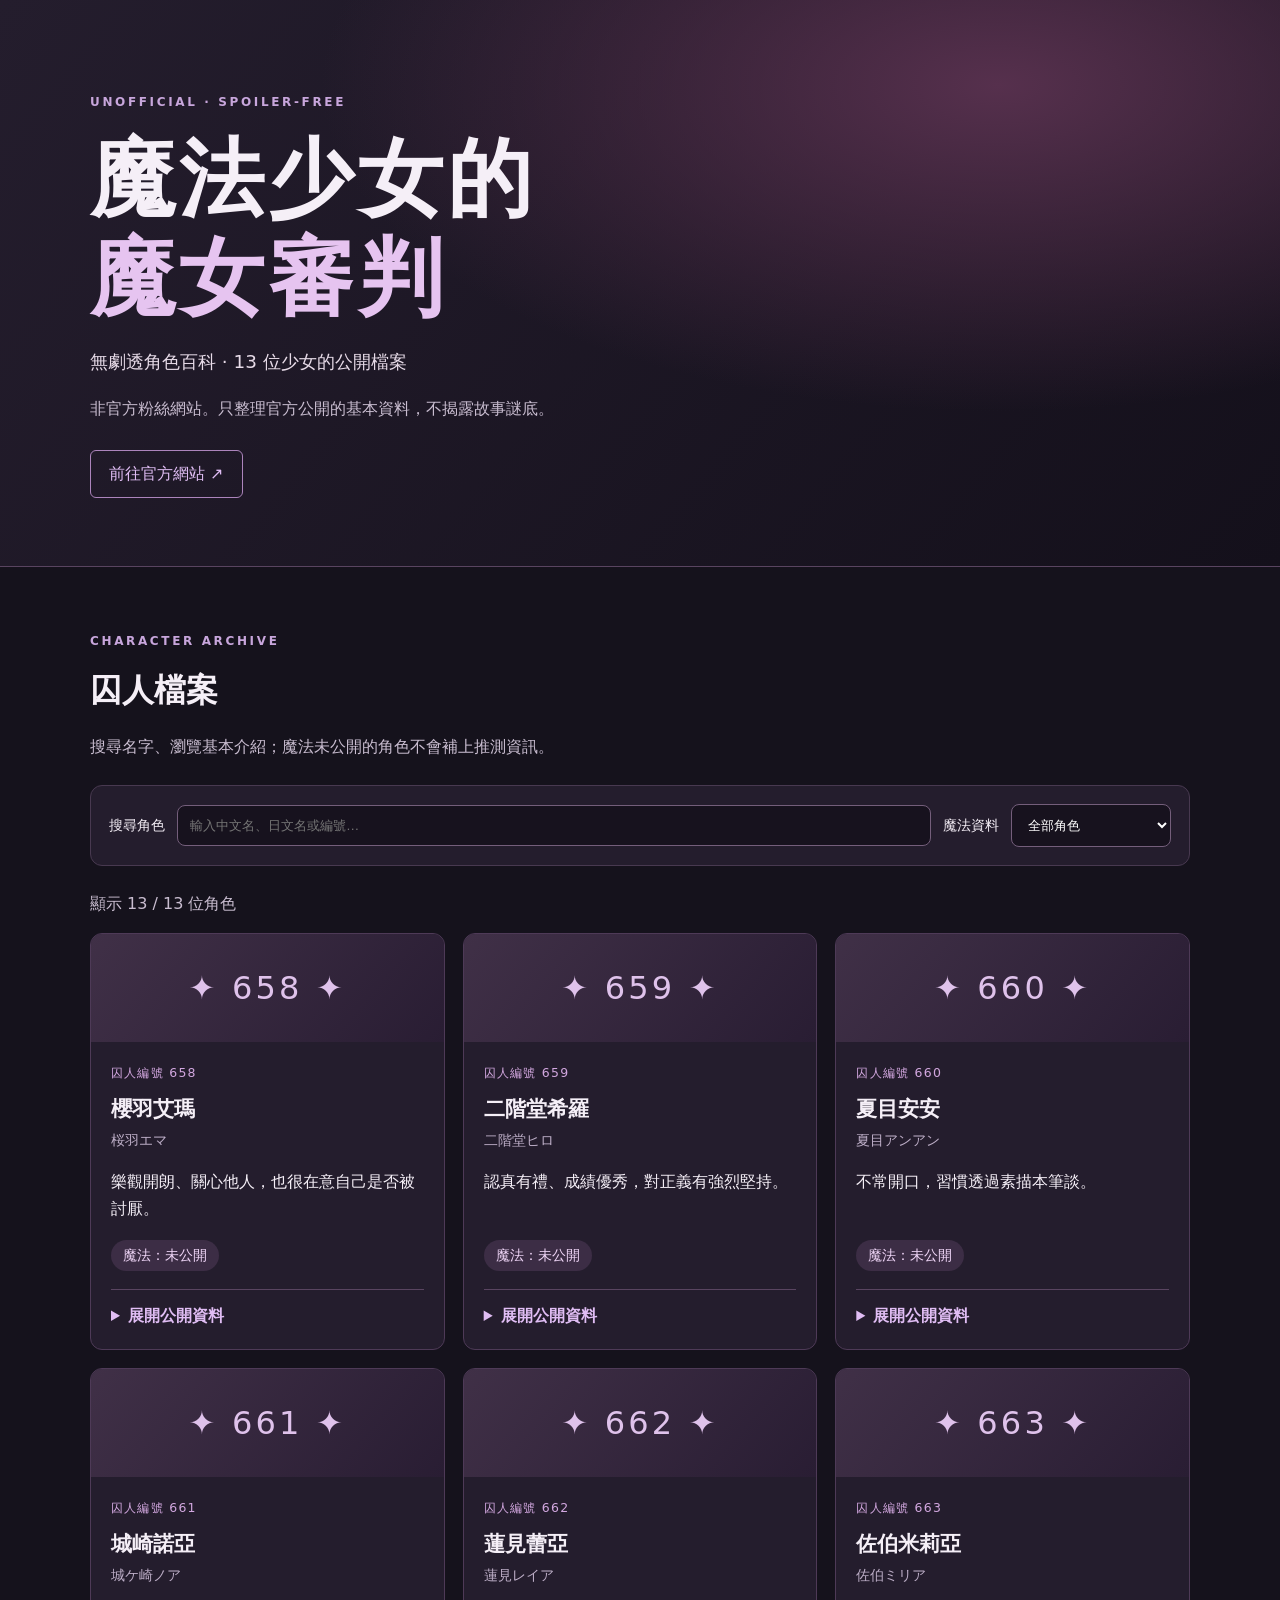
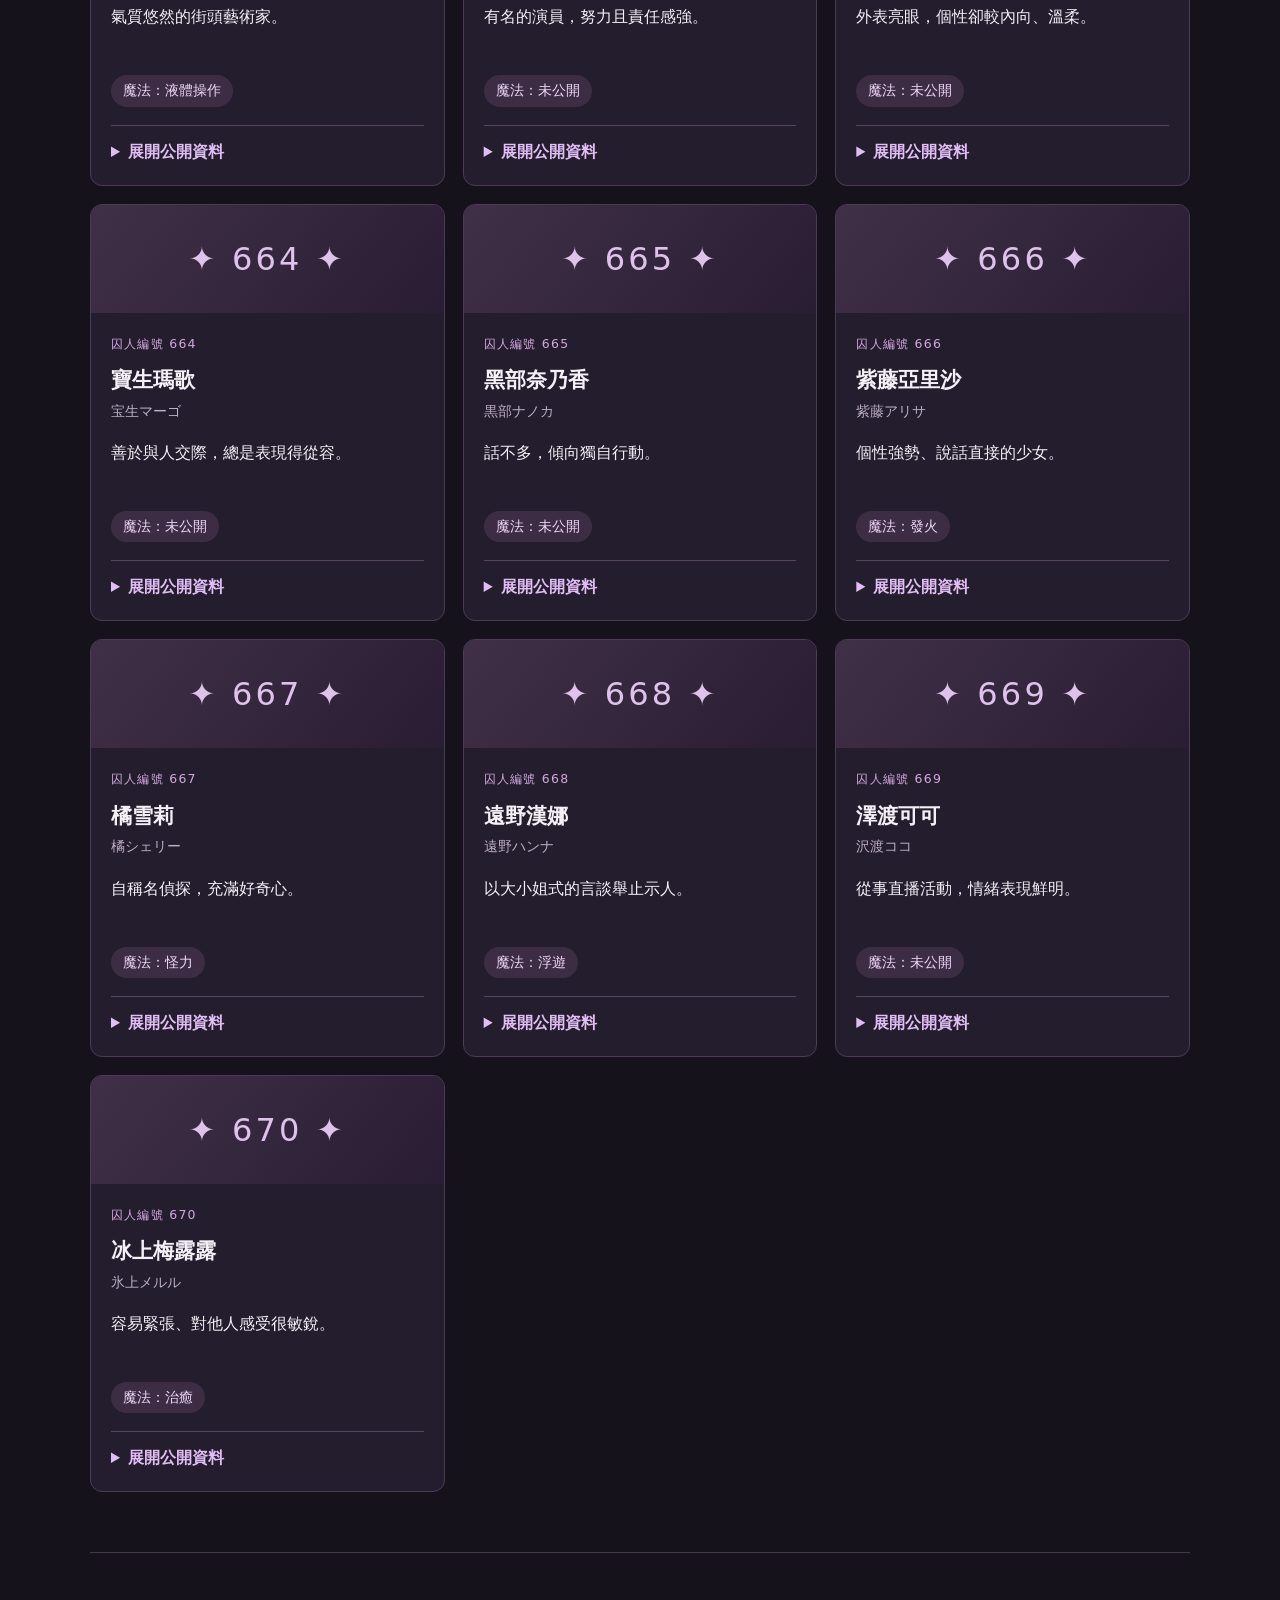
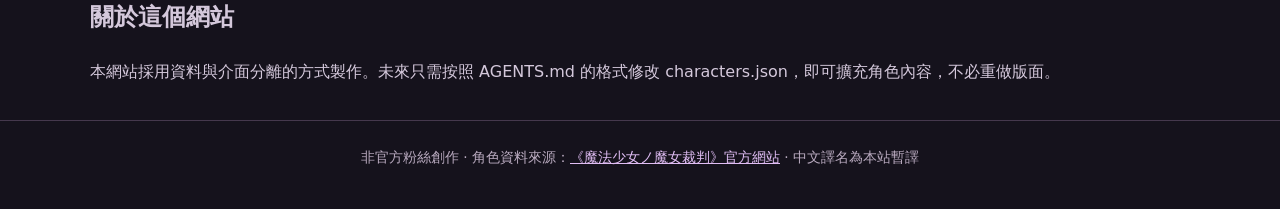
==== witch-trial-wiki/index.html @ 0a3b1937 "Add files via upload" ====
<!doctype html><html lang="zh-Hant"><head><meta charset="utf-8"><meta name="viewport" content="width=device-width,initial-scale=1"><meta name="description" content="魔法少女的魔女審判無劇透角色百科"><title>魔法少女的魔女審判｜無劇透角色百科</title><link rel="stylesheet" href="./style.css"></head><body><header class="hero"><div class="wrap"><p class="eyebrow">UNOFFICIAL · SPOILER-FREE</p><h1>魔法少女的<br><em>魔女審判</em></h1><p class="subtitle">無劇透角色百科 · 13 位少女的公開檔案</p><p class="disclaimer">非官方粉絲網站。只整理官方公開的基本資料，不揭露故事謎底。</p><a class="source" href="https://manosaba.com/" target="_blank" rel="noopener noreferrer">前往官方網站 ↗</a></div></header><main class="wrap"><section class="intro"><p class="eyebrow">CHARACTER ARCHIVE</p><h2>囚人檔案</h2><p>搜尋名字、瀏覽基本介紹；魔法未公開的角色不會補上推測資訊。</p></section><section class="controls" aria-label="角色搜尋與篩選"><label for="search">搜尋角色</label><input id="search" type="search" placeholder="輸入中文名、日文名或編號…"><label for="filter">魔法資料</label><select id="filter"><option value="all">全部角色</option><option value="known">官方已公開</option><option value="unknown">尚未公開</option></select></section><p id="count" class="count" aria-live="polite"></p><div id="cards" class="cards" aria-live="polite"><p>正在載入角色資料…</p></div><section class="about"><h2>關於這個網站</h2><p>本網站採用資料與介面分離的方式製作。未來只需按照 AGENTS.md 的格式修改 characters.json，即可擴充角色內容，不必重做版面。</p></section></main><footer>非官方粉絲創作 · 角色資料來源：<a href="https://manosaba.com/">《魔法少女ノ魔女裁判》官方網站</a> · 中文譯名為本站暫譯</footer><script src="./script.js" defer></script></body></html>
---- witch-trial-wiki/style.css ----
*{box-sizing:border-box}html{scroll-behavior:smooth}body{margin:0;background:#15121c;color:#f5eff7;font:16px/1.7 system-ui,"Noto Sans TC",sans-serif}a{color:#e0bdf4}.wrap{width:min(1100px,calc(100% - 36px));margin:auto}.hero{background:radial-gradient(ellipse at 78% 15%,#56304d 0,transparent 48%),linear-gradient(130deg,#241d2d,#14101b);border-bottom:1px solid #594460;padding:80px 0 68px}.eyebrow{letter-spacing:.22em;font-size:.75rem;color:#c8a6dc;font-weight:700}.hero h1{font-size:clamp(2.6rem,7vw,5.3rem);line-height:1.16;letter-spacing:.05em;margin:18px 0}.hero em{font-style:normal;color:#e6c4f0}.subtitle{font-size:1.15rem;color:#e8dce9}.disclaimer{max-width:650px;color:#c9bdd0}.source{display:inline-block;border:1px solid #ac84bc;padding:9px 18px;border-radius:6px;margin-top:12px;text-decoration:none}.intro{padding-top:52px}.intro h2{font-size:2rem;margin:5px 0}.intro p:last-child{color:#c9bdd0}.controls{display:flex;flex-wrap:wrap;align-items:center;gap:12px;background:#241d2d;padding:18px;border:1px solid #483950;border-radius:12px;margin:24px 0}.controls label{font-size:.9rem}.controls input,.controls select{background:#17121e;color:#fff;border:1px solid #745e7b;border-radius:8px;padding:12px;min-width:160px}.controls input{flex:1}.controls input:focus,.controls select:focus,summary:focus-visible,a:focus-visible{outline:3px solid #e6c4f0;outline-offset:3px}.count{color:#c9bdd0}.cards{display:grid;grid-template-columns:repeat(3,minmax(0,1fr));gap:18px}.card{background:#241d2d;border:1px solid #4e3a57;border-radius:12px;overflow:hidden;transition:transform .2s,border-color .2s}.card:hover{transform:translateY(-3px);border-color:#c8a6dc}.card-top{height:108px;display:flex;align-items:center;justify-content:center;background:linear-gradient(130deg,#403047,#291d33);color:#dfc2eb;font-size:2rem;letter-spacing:.1em}.card-body{padding:20px}.serial{font-size:.78rem;letter-spacing:.1em;color:#d2a7df}.card h3{margin:8px 0 2px;font-size:1.32rem}.jp{color:#bdaec7;font-size:.85rem;margin:0}.desc{min-height:56px}.magic{display:inline-block;border-radius:30px;background:#3c2d45;color:#f0d6f8;padding:4px 12px;font-size:.85rem}details{border-top:1px solid #594460;margin-top:18px;padding-top:12px}summary{cursor:pointer;color:#e0bdf4;font-weight:700}details p{color:#c9bdd0}.about{border-top:1px solid #45384d;margin:60px 0 35px;padding-top:24px;color:#d4c8db}footer{text-align:center;border-top:1px solid #45384d;padding:25px 18px 40px;color:#b9aabf;font-size:.85rem}@media(max-width:850px){.cards{grid-template-columns:repeat(2,minmax(0,1fr))}}@media(max-width:580px){.hero{padding:55px 0}.cards{grid-template-columns:1fr}.controls{align-items:stretch;flex-direction:column}.controls input,.controls select{width:100%}}
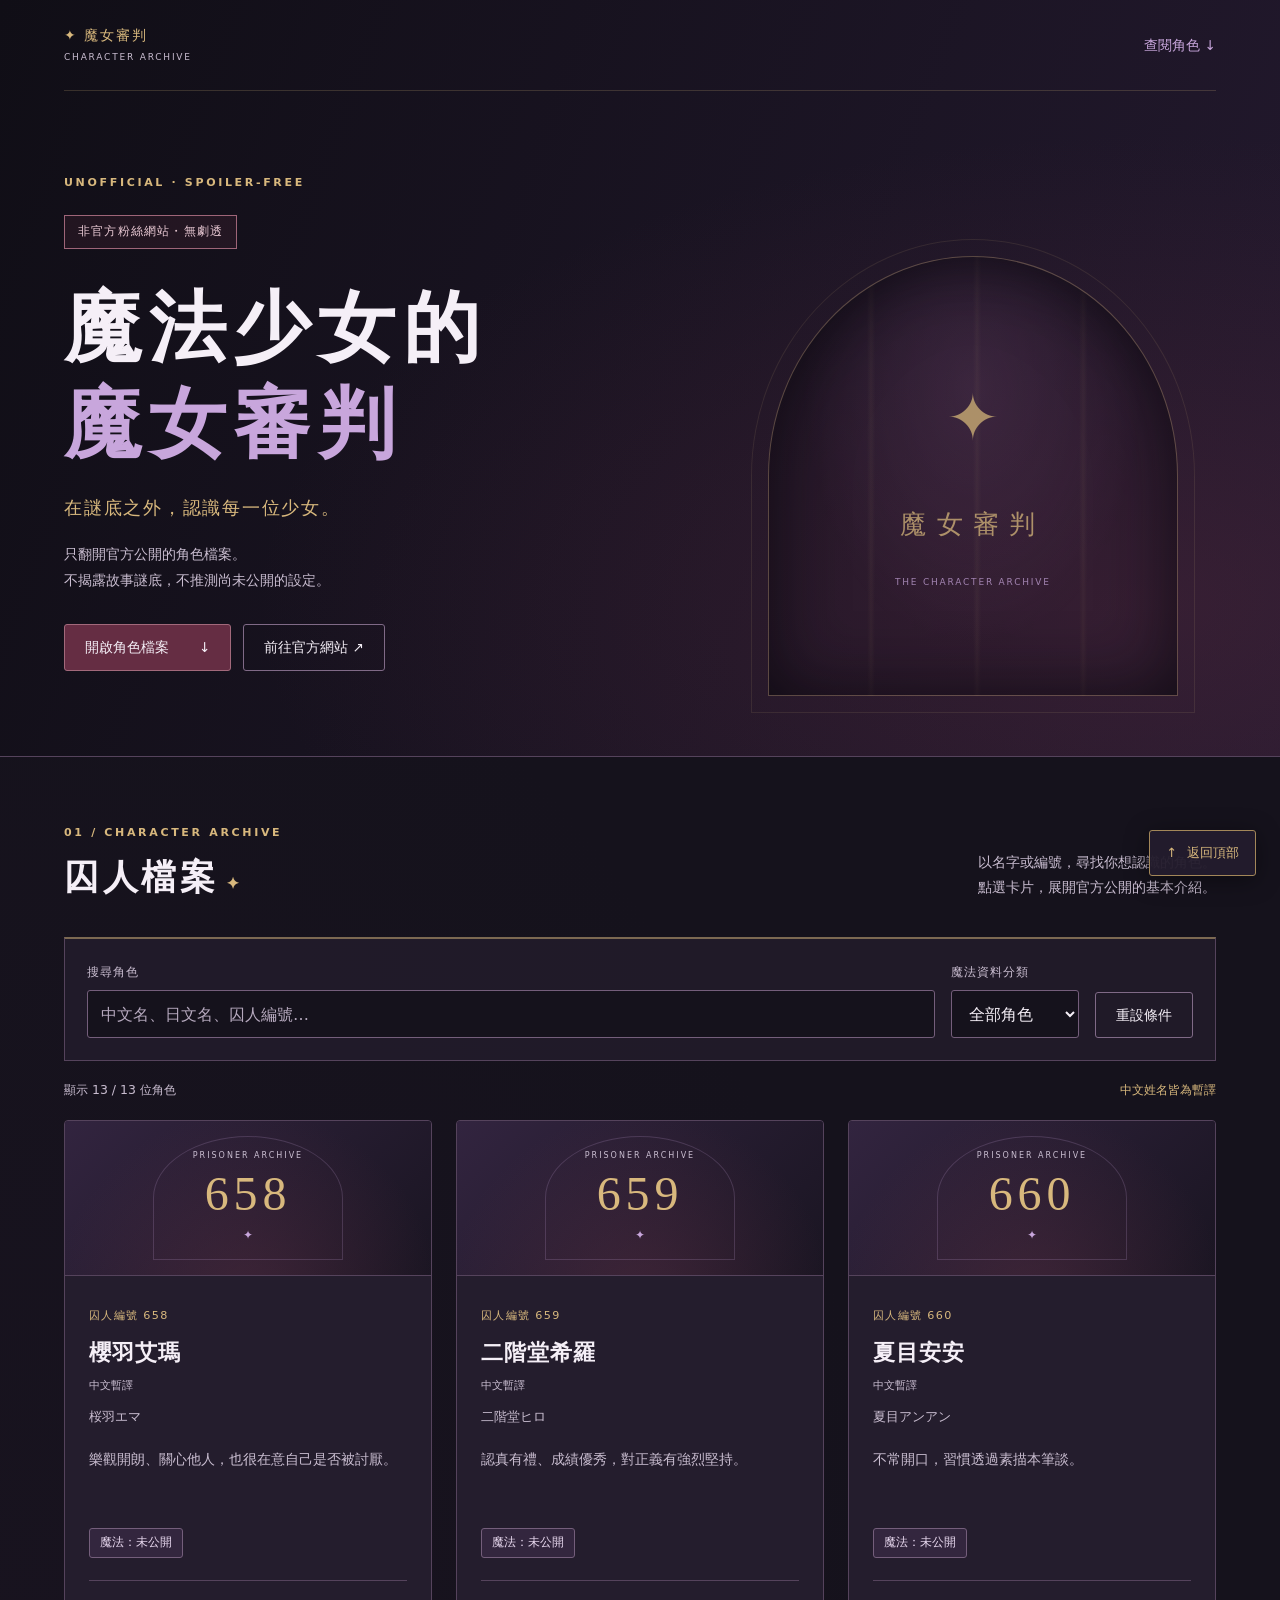
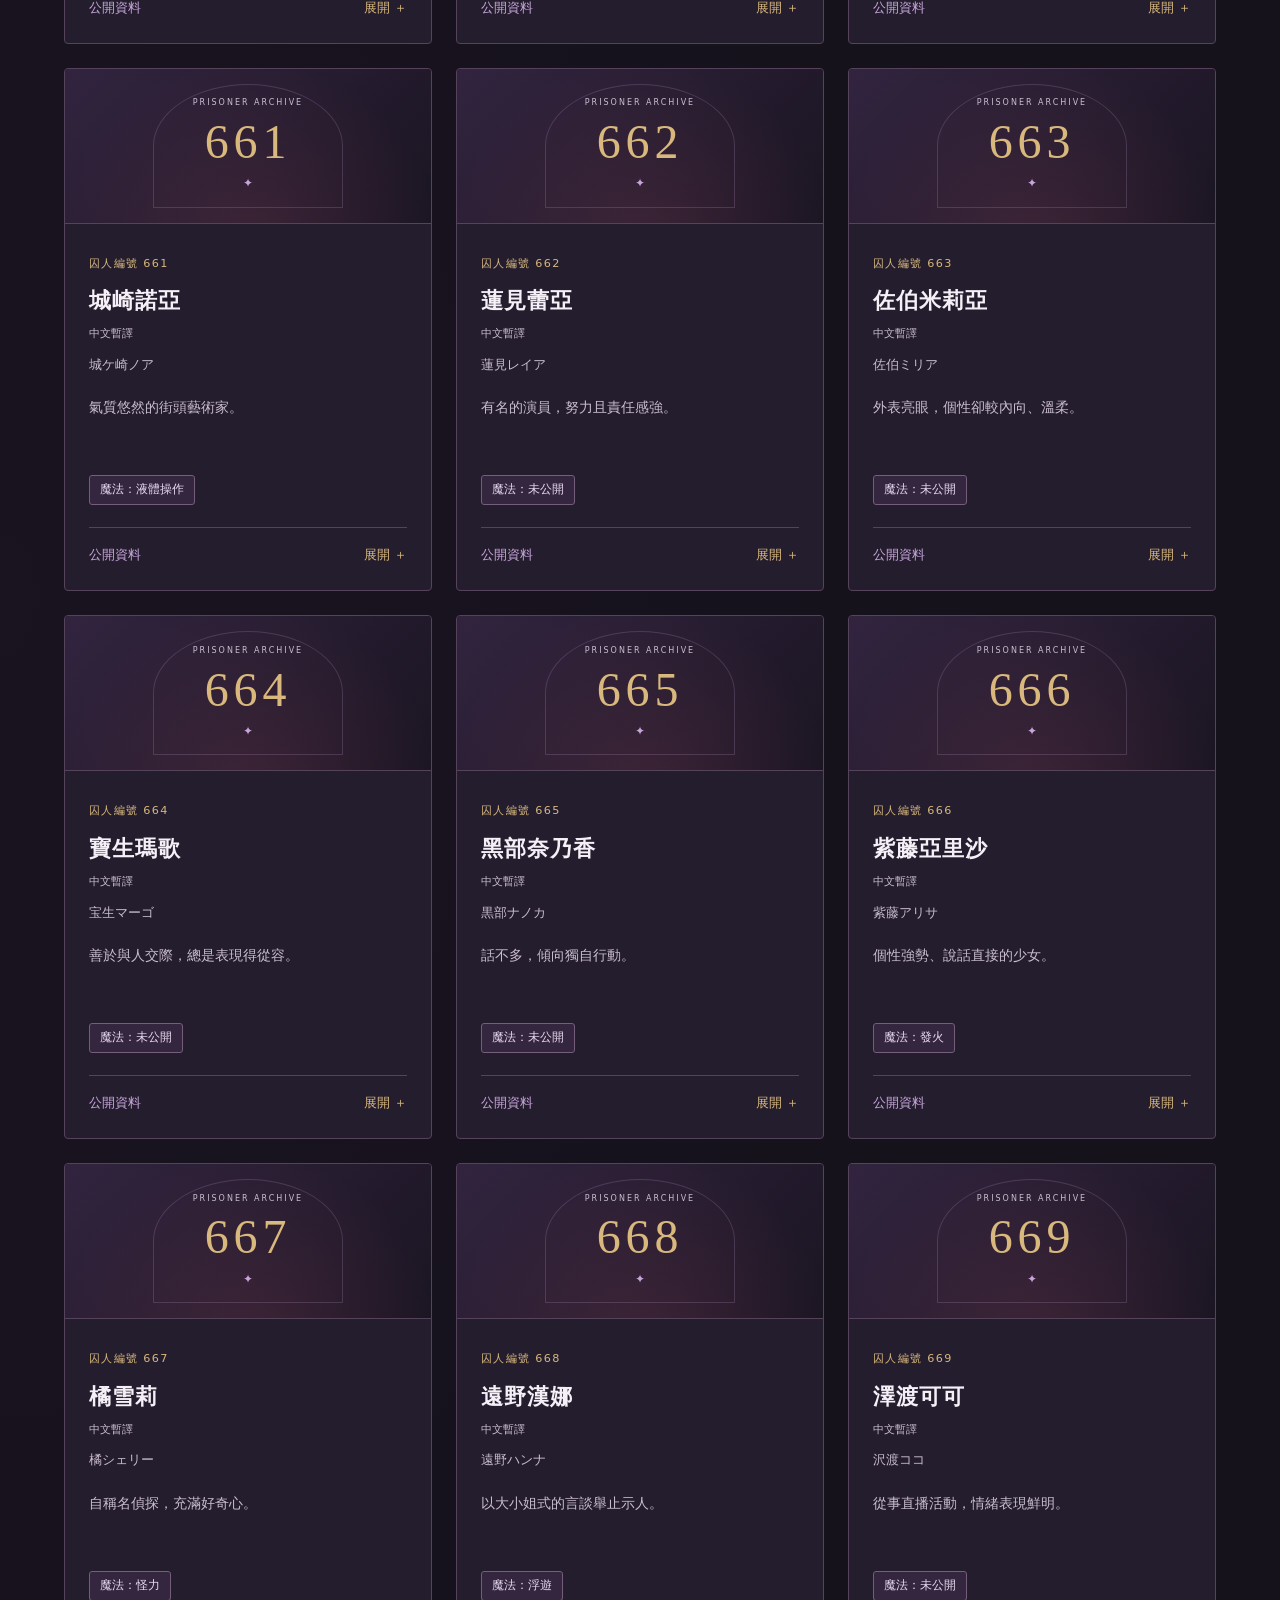
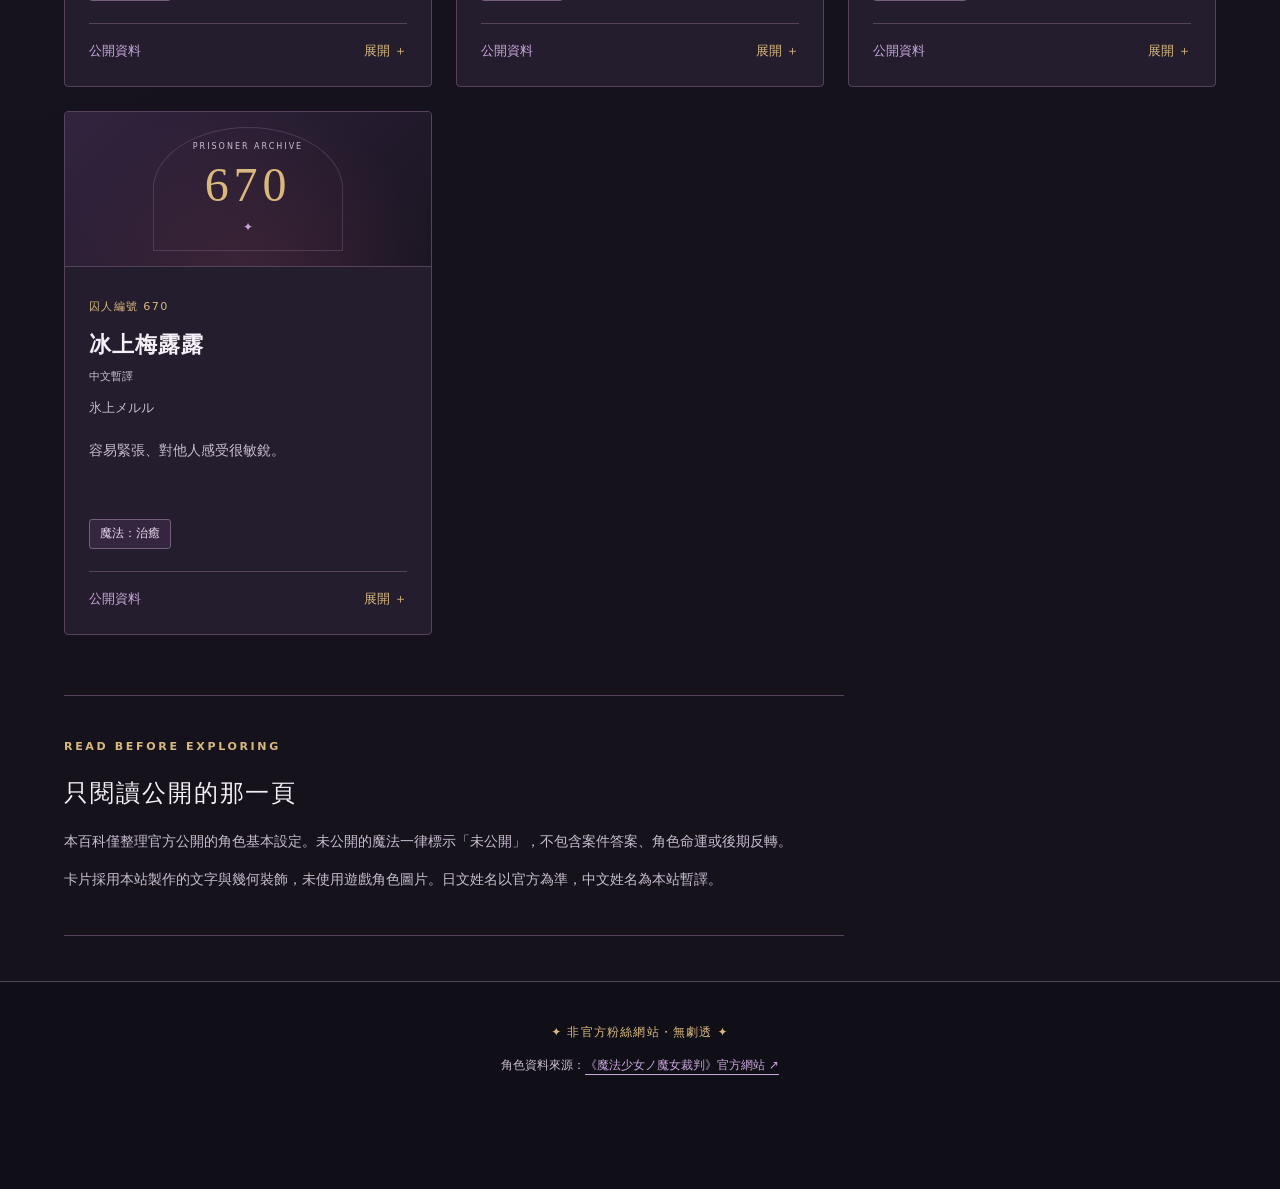
==== commit 7a5192f9: "Improve witch trial archive design, accessibility and reusable rules" ====
--- a/witch-trial-wiki/index.html
+++ b/witch-trial-wiki/index.html
@@ -1 +1,40 @@
-<!doctype html><html lang="zh-Hant"><head><meta charset="utf-8"><meta name="viewport" content="width=device-width,initial-scale=1"><meta name="description" content="魔法少女的魔女審判無劇透角色百科"><title>魔法少女的魔女審判｜無劇透角色百科</title><link rel="stylesheet" href="./style.css"></head><body><header class="hero"><div class="wrap"><p class="eyebrow">UNOFFICIAL · SPOILER-FREE</p><h1>魔法少女的<br><em>魔女審判</em></h1><p class="subtitle">無劇透角色百科 · 13 位少女的公開檔案</p><p class="disclaimer">非官方粉絲網站。只整理官方公開的基本資料，不揭露故事謎底。</p><a class="source" href="https://manosaba.com/" target="_blank" rel="noopener noreferrer">前往官方網站 ↗</a></div></header><main class="wrap"><section class="intro"><p class="eyebrow">CHARACTER ARCHIVE</p><h2>囚人檔案</h2><p>搜尋名字、瀏覽基本介紹；魔法未公開的角色不會補上推測資訊。</p></section><section class="controls" aria-label="角色搜尋與篩選"><label for="search">搜尋角色</label><input id="search" type="search" placeholder="輸入中文名、日文名或編號…"><label for="filter">魔法資料</label><select id="filter"><option value="all">全部角色</option><option value="known">官方已公開</option><option value="unknown">尚未公開</option></select></section><p id="count" class="count" aria-live="polite"></p><div id="cards" class="cards" aria-live="polite"><p>正在載入角色資料…</p></div><section class="about"><h2>關於這個網站</h2><p>本網站採用資料與介面分離的方式製作。未來只需按照 AGENTS.md 的格式修改 characters.json，即可擴充角色內容，不必重做版面。</p></section></main><footer>非官方粉絲創作 · 角色資料來源：<a href="https://manosaba.com/">《魔法少女ノ魔女裁判》官方網站</a> · 中文譯名為本站暫譯</footer><script src="./script.js" defer></script></body></html>+<!doctype html>
+<html lang="zh-Hant">
+<head>
+  <meta charset="utf-8">
+  <meta name="viewport" content="width=device-width,initial-scale=1">
+  <meta name="description" content="魔法少女的魔女審判非官方無劇透角色百科，查閱官方公開的角色基本資料。">
+  <title>魔法少女的魔女審判｜無劇透角色百科</title>
+  <link rel="stylesheet" href="./style.css">
+  <script src="./script.js" defer></script>
+</head>
+<body id="top">
+  <a class="skip-link" href="#archive">跳至角色檔案</a>
+  <header class="hero">
+    <nav class="wrap navigation" aria-label="主要導覽"><a class="brand" href="#top">✦ 魔女審判<span>CHARACTER ARCHIVE</span></a><a href="#archive">查閱角色 ↓</a></nav>
+    <div class="wrap hero-content">
+      <p class="eyebrow">UNOFFICIAL · SPOILER-FREE</p>
+      <p class="seal">非官方粉絲網站・無劇透</p>
+      <h1>魔法少女的<br><em>魔女審判</em></h1>
+      <p class="subtitle">在謎底之外，認識每一位少女。</p>
+      <p class="disclaimer">只翻開官方公開的角色檔案。<br>不揭露故事謎底，不推測尚未公開的設定。</p>
+      <div class="hero-actions"><a class="button primary" href="#archive">開啟角色檔案 <span aria-hidden="true">↓</span></a><a class="button" href="https://manosaba.com/" target="_blank" rel="noopener noreferrer">前往官方網站 ↗</a></div>
+    </div>
+    <div class="hero-ornament" aria-hidden="true"><div class="arch"><span>✦</span><p>魔女審判</p><small>THE CHARACTER ARCHIVE</small></div></div>
+  </header>
+  <main class="wrap" id="archive" tabindex="-1">
+    <section class="intro" aria-labelledby="archive-title"><div><p class="eyebrow">01 / CHARACTER ARCHIVE</p><h2 id="archive-title">囚人檔案<span aria-hidden="true"> ✦</span></h2></div><p>以名字或編號，尋找你想認識的角色。<br>點選卡片，展開官方公開的基本介紹。</p></section>
+    <section class="controls" aria-label="角色搜尋與篩選">
+      <div class="field search-field"><label for="search">搜尋角色</label><input id="search" type="search" placeholder="中文名、日文名、囚人編號…" autocomplete="off"></div>
+      <div class="field"><label for="filter">魔法資料分類</label><select id="filter"><option value="all">全部角色</option><option value="known">官方已公開</option><option value="unknown">尚未公開</option></select></div>
+      <button id="reset" class="button" type="button">重設條件</button>
+    </section>
+    <div class="list-caption"><p id="count" role="status">正在讀取檔案…</p><span>中文姓名皆為暫譯</span></div>
+    <div id="cards" class="cards" aria-busy="true"><p class="state">正在載入角色資料…</p></div>
+    <noscript><p class="state">請啟用 JavaScript 以載入角色搜尋與檔案。</p></noscript>
+    <section class="about" aria-labelledby="about-title"><p class="eyebrow">READ BEFORE EXPLORING</p><h2 id="about-title">只閱讀公開的那一頁</h2><p>本百科僅整理官方公開的角色基本設定。未公開的魔法一律標示「未公開」，不包含案件答案、角色命運或後期反轉。</p><p>卡片採用本站製作的文字與幾何裝飾，未使用遊戲角色圖片。日文姓名以官方為準，中文姓名為本站暫譯。</p></section>
+  </main>
+  <footer><p>✦ 非官方粉絲網站・無劇透 ✦</p><p>角色資料來源：<a href="https://manosaba.com/" target="_blank" rel="noopener noreferrer">《魔法少女ノ魔女裁判》官方網站 ↗</a></p></footer>
+  <a class="back-top" href="#top" aria-label="返回頂部">↑ <span>返回頂部</span></a>
+</body>
+</html>
--- a/witch-trial-wiki/style.css
+++ b/witch-trial-wiki/style.css
@@ -1 +1,558 @@
-*{box-sizing:border-box}html{scroll-behavior:smooth}body{margin:0;background:#15121c;color:#f5eff7;font:16px/1.7 system-ui,"Noto Sans TC",sans-serif}a{color:#e0bdf4}.wrap{width:min(1100px,calc(100% - 36px));margin:auto}.hero{background:radial-gradient(ellipse at 78% 15%,#56304d 0,transparent 48%),linear-gradient(130deg,#241d2d,#14101b);border-bottom:1px solid #594460;padding:80px 0 68px}.eyebrow{letter-spacing:.22em;font-size:.75rem;color:#c8a6dc;font-weight:700}.hero h1{font-size:clamp(2.6rem,7vw,5.3rem);line-height:1.16;letter-spacing:.05em;margin:18px 0}.hero em{font-style:normal;color:#e6c4f0}.subtitle{font-size:1.15rem;color:#e8dce9}.disclaimer{max-width:650px;color:#c9bdd0}.source{display:inline-block;border:1px solid #ac84bc;padding:9px 18px;border-radius:6px;margin-top:12px;text-decoration:none}.intro{padding-top:52px}.intro h2{font-size:2rem;margin:5px 0}.intro p:last-child{color:#c9bdd0}.controls{display:flex;flex-wrap:wrap;align-items:center;gap:12px;background:#241d2d;padding:18px;border:1px solid #483950;border-radius:12px;margin:24px 0}.controls label{font-size:.9rem}.controls input,.controls select{background:#17121e;color:#fff;border:1px solid #745e7b;border-radius:8px;padding:12px;min-width:160px}.controls input{flex:1}.controls input:focus,.controls select:focus,summary:focus-visible,a:focus-visible{outline:3px solid #e6c4f0;outline-offset:3px}.count{color:#c9bdd0}.cards{display:grid;grid-template-columns:repeat(3,minmax(0,1fr));gap:18px}.card{background:#241d2d;border:1px solid #4e3a57;border-radius:12px;overflow:hidden;transition:transform .2s,border-color .2s}.card:hover{transform:translateY(-3px);border-color:#c8a6dc}.card-top{height:108px;display:flex;align-items:center;justify-content:center;background:linear-gradient(130deg,#403047,#291d33);color:#dfc2eb;font-size:2rem;letter-spacing:.1em}.card-body{padding:20px}.serial{font-size:.78rem;letter-spacing:.1em;color:#d2a7df}.card h3{margin:8px 0 2px;font-size:1.32rem}.jp{color:#bdaec7;font-size:.85rem;margin:0}.desc{min-height:56px}.magic{display:inline-block;border-radius:30px;background:#3c2d45;color:#f0d6f8;padding:4px 12px;font-size:.85rem}details{border-top:1px solid #594460;margin-top:18px;padding-top:12px}summary{cursor:pointer;color:#e0bdf4;font-weight:700}details p{color:#c9bdd0}.about{border-top:1px solid #45384d;margin:60px 0 35px;padding-top:24px;color:#d4c8db}footer{text-align:center;border-top:1px solid #45384d;padding:25px 18px 40px;color:#b9aabf;font-size:.85rem}@media(max-width:850px){.cards{grid-template-columns:repeat(2,minmax(0,1fr))}}@media(max-width:580px){.hero{padding:55px 0}.cards{grid-template-columns:1fr}.controls{align-items:stretch;flex-direction:column}.controls input,.controls select{width:100%}}+:root {
+  color-scheme:dark;
+  --bg:#15121c;
+  --card:#241d2d;
+  --text:#f5eff7;
+  --muted:#c9bdd0;
+  --accent:#c8a6dc;
+  --gold:#d8b87d;
+  --line:#55435c;
+  --wine:#652d43;
+}
+* {
+  box-sizing:border-box;
+}
+html {
+  scroll-behavior:smooth;
+  scroll-padding-top:24px;
+}
+body {
+  margin:0;
+  background:radial-gradient(ellipse at 0 50%,#2a193036,transparent 55%),var(--bg);
+  color:var(--text);
+  font:16px/1.8 system-ui,"Noto Sans TC",sans-serif;
+}
+a {
+  color:var(--accent);
+  text-underline-offset:5px;
+}
+button,input,select {
+  font:inherit;
+}
+button,a,input,select,summary {
+  -webkit-tap-highlight-color:transparent;
+}
+a,button,summary {
+  touch-action:manipulation;
+}
+a:focus-visible,button:focus-visible,input:focus-visible,select:focus-visible,summary:focus-visible {
+  outline:3px solid var(--gold);
+  outline-offset:5px;
+}
+button:disabled,input:disabled,select:disabled {
+  opacity:.55;
+}
+.wrap {
+  width:min(1152px,calc(100% - 64px));
+  margin:auto;
+}
+.skip-link {
+  position:absolute;
+  top:8px;
+  left:16px;
+  z-index:5;
+  transform:translateY(-160%);
+  background:var(--card);
+  padding:12px;
+}
+.skip-link:focus {
+  transform:translateY(0);
+}
+.hero {
+  position:relative;
+  overflow:hidden;
+  background:radial-gradient(ellipse at 90% 80%,#652d4350,transparent 55%),linear-gradient(110deg,#100e16,#23192e);
+  border-bottom:1px solid var(--line);
+}
+.navigation {
+  position:relative;
+  z-index:2;
+  display:flex;
+  align-items:center;
+  justify-content:space-between;
+  padding-block:24px;
+  border-bottom:1px solid #d8b87d33;
+}
+.navigation a {
+  text-decoration:none;
+  font-size:.85rem;
+}
+.brand {
+  color:var(--gold);
+  font-family:serif;
+  letter-spacing:.16em;
+}
+.brand span {
+  display:block;
+  font:9px/2 system-ui;
+  letter-spacing:.2em;
+  color:var(--muted);
+}
+.hero-content {
+  position:relative;
+  z-index:1;
+  padding-block:70px 85px;
+}
+.eyebrow {
+  font-size:.69rem;
+  font-weight:600;
+  letter-spacing:.24em;
+  color:var(--gold);
+}
+.seal {
+  display:inline-block;
+  font-size:.75rem;
+  letter-spacing:.1em;
+  color:#e9c9d4;
+  border:1px solid #9e6578;
+  background:#652d4333;
+  padding:5px 13px;
+  margin-top:12px;
+}
+.hero h1 {
+  font-family:"Noto Serif TC","Songti TC",serif;
+  font-size:clamp(2.8rem,6vw,5rem);
+  font-weight:600;
+  line-height:1.25;
+  letter-spacing:.1em;
+  margin:20px 0;
+}
+.hero em {
+  font-style:normal;
+  color:var(--accent);
+}
+.subtitle {
+  color:var(--gold);
+  letter-spacing:.1em;
+  font-family:serif;
+  font-size:1.1rem;
+}
+.disclaimer {
+  color:var(--muted);
+  font-size:.9rem;
+}
+.hero-actions {
+  display:flex;
+  gap:12px;
+  flex-wrap:wrap;
+  margin-top:30px;
+}
+.button {
+  display:inline-flex;
+  align-items:center;
+  justify-content:center;
+  gap:30px;
+  min-height:46px;
+  border:1px solid #806a87;
+  background:transparent;
+  color:var(--text);
+  padding:10px 20px;
+  border-radius:3px;
+  text-decoration:none;
+  font-size:.85rem;
+  cursor:pointer;
+  transition:background .2s,border-color .2s,transform .2s;
+}
+.button:hover {
+  background:#3b2b44;
+  border-color:var(--gold);
+}
+.primary {
+  background:var(--wine);
+  border-color:#a2697b;
+}
+.primary:hover {
+  background:#7a3850;
+}
+.hero-ornament {
+  position:absolute;
+  right:8%;
+  bottom:60px;
+  width:32%;
+  height:440px;
+  pointer-events:none;
+  opacity:.75;
+}
+.arch {
+  height:100%;
+  border:1px solid #d8b87d66;
+  border-radius:50% 50% 0 0;
+  outline:1px solid #d8b87d26;
+  outline-offset:16px;
+  background:repeating-linear-gradient(90deg,transparent 0,transparent 24%,#d8b87d12 25%,transparent 26%),radial-gradient(ellipse at 50% 30%,#68446a66,transparent 60%);
+  display:flex;
+  flex-direction:column;
+  align-items:center;
+  justify-content:center;
+  box-shadow:inset 0 0 70px #07060b;
+}
+.arch>span {
+  font-size:4rem;
+  color:var(--gold);
+}
+.arch p {
+  font-family:serif;
+  letter-spacing:.4em;
+  color:var(--gold);
+  font-size:1.6rem;
+}
+.arch small {
+  font-size:9px;
+  color:var(--accent);
+  letter-spacing:.2em;
+}
+.intro {
+  display:flex;
+  justify-content:space-between;
+  align-items:end;
+  gap:24px;
+  padding-top:55px;
+}
+.intro h2 {
+  font:600 2.2rem/1.4 serif;
+  letter-spacing:.1em;
+  margin:10px 0;
+}
+.intro h2 span {
+  font-size:1rem;
+  color:var(--gold);
+}
+.intro>p {
+  font-size:.85rem;
+  color:var(--muted);
+}
+.controls {
+  display:flex;
+  align-items:end;
+  gap:16px;
+  background:#241d2dbb;
+  padding:22px;
+  border:1px solid var(--line);
+  border-top:2px solid #d8b87d80;
+  margin:24px 0 16px;
+}
+.field {
+  display:flex;
+  flex-direction:column;
+  gap:7px;
+  min-width:0;
+}
+.field label {
+  font-size:.78rem;
+  color:var(--muted);
+  letter-spacing:.08em;
+}
+.search-field {
+  flex:1;
+}
+.controls input,.controls select {
+  width:100%;
+  height:48px;
+  min-width:0;
+  border:1px solid #745e7b;
+  background:#15121c;
+  color:var(--text);
+  padding:10px 13px;
+  border-radius:3px;
+}
+.controls input::placeholder {
+  color:#b5a8bd;
+}
+.list-caption {
+  display:flex;
+  justify-content:space-between;
+  gap:12px;
+  color:var(--muted);
+  font-size:.78rem;
+  margin:18px 0;
+}
+.list-caption p {
+  margin:0;
+}
+.list-caption span {
+  color:var(--gold);
+}
+.cards {
+  display:grid;
+  grid-template-columns:repeat(3,minmax(0,1fr));
+  gap:24px;
+  align-items:start;
+}
+.card {
+  height:100%;
+  background:var(--card);
+  border:1px solid var(--line);
+  border-radius:4px;
+  overflow:hidden;
+  transition:transform .22s,border-color .22s,box-shadow .22s;
+}
+.card:hover,.card:focus-within {
+  border-color:var(--gold);
+  box-shadow:0 12px 30px #08060c50;
+}
+.card:hover {
+  transform:translateY(-4px);
+}
+.card-summary {
+  cursor:pointer;
+  list-style:none;
+}
+.card-summary::-webkit-details-marker {
+  display:none;
+}
+.card-summary:focus-visible {
+  outline-offset:-4px;
+}
+.card-top {
+  position:relative;
+  height:155px;
+  display:flex;
+  align-items:center;
+  justify-content:center;
+  flex-direction:column;
+  isolation:isolate;
+  border-bottom:1px solid var(--line);
+  background:radial-gradient(ellipse at 50% 120%,#67334766,transparent 75%),linear-gradient(135deg,#32243f,#1a1522);
+}
+.card-top:before {
+  content:"";
+  position:absolute;
+  z-index:-1;
+  inset:15px 24%;
+  border:1px solid #c8a6dc33;
+  border-radius:50% 50% 0 0;
+}
+.archive-label {
+  font-size:8px;
+  letter-spacing:.25em;
+  color:var(--muted);
+}
+.archive-number {
+  font:3rem/1.3 Georgia,serif;
+  color:var(--gold);
+  letter-spacing:.1em;
+}
+.star {
+  font-size:12px;
+  color:var(--accent);
+}
+.card-body {
+  padding:24px;
+}
+.serial {
+  font-size:.7rem;
+  color:var(--gold);
+  letter-spacing:.12em;
+}
+.card h3 {
+  font:600 1.4rem/1.5 serif;
+  letter-spacing:.04em;
+  margin:8px 0 0;
+  overflow-wrap:anywhere;
+}
+.translation {
+  font-size:.66rem;
+  color:var(--muted);
+}
+.jp {
+  font-size:.84rem;
+  color:var(--muted);
+  margin:6px 0 18px;
+}
+.magic {
+  display:block;
+  width:fit-content;
+  padding:3px 10px;
+  border:1px solid #745e7b;
+  background:#33263e;
+  border-radius:3px;
+  color:#e9d9f0;
+  font-size:.76rem;
+}
+.detail-toggle {
+  display:flex;
+  align-items:center;
+  justify-content:space-between;
+  border-top:1px solid var(--line);
+  margin-top:22px;
+  padding-top:15px;
+  font-size:.8rem;
+  color:var(--accent);
+}
+.detail-toggle:after {
+  content:"展開 ＋";
+  color:var(--gold);
+}
+details[open] .detail-toggle:after {
+  content:"收合 −";
+}
+.detail-content {
+  border-top:1px solid var(--line);
+  padding:4px 24px 24px;
+}
+.detail-content h4 {
+  font-size:.85rem;
+  color:var(--gold);
+  margin-bottom:8px;
+}
+.desc {
+  font-size:.92rem;
+}
+.detail-note {
+  font-size:.76rem;
+  color:var(--muted);
+}
+.source-link {
+  font-size:.8rem;
+}
+.state {
+  grid-column:1/-1;
+  text-align:center;
+  border:1px dashed var(--line);
+  background:var(--card);
+  padding:40px 22px;
+  color:var(--muted);
+}
+.about {
+  margin:60px 0 45px;
+  border-block:1px solid var(--line);
+  padding:30px 0;
+  max-width:780px;
+}
+.about h2 {
+  font:1.5rem serif;
+  letter-spacing:.08em;
+}
+.about>p:not(.eyebrow) {
+  color:var(--muted);
+  font-size:.85rem;
+}
+footer {
+  text-align:center;
+  background:#100e16;
+  border-top:1px solid var(--line);
+  padding:28px 24px 100px;
+  font-size:.75rem;
+  color:var(--muted);
+}
+footer p:first-child {
+  letter-spacing:.1em;
+  color:var(--gold);
+}
+.back-top {
+  position:fixed;
+  z-index:3;
+  right:24px;
+  bottom:24px;
+  display:flex;
+  align-items:center;
+  gap:10px;
+  min-height:46px;
+  padding:10px 16px;
+  background:#241d2df5;
+  border:1px solid #a38759;
+  border-radius:3px;
+  text-decoration:none;
+  color:var(--gold);
+  font-size:.8rem;
+  box-shadow:0 4px 24px #0006;
+}
+.back-top:hover {
+  background:#3b2b44;
+}
+@media(max-width:950px) {
+  .cards {
+    grid-template-columns:repeat(2,minmax(0,1fr));
+  }
+  .hero-ornament {
+    right:5%;
+    width:30%;
+    opacity:.4;
+  }
+  .hero-content {
+    padding-block:55px 65px;
+  }
+  .intro {
+    align-items:start;
+    flex-direction:column;
+    gap:0;
+  }
+}
+@media(max-width:600px) {
+  .wrap {
+    width:calc(100% - 36px);
+  }
+  .navigation {
+    padding-block:18px;
+  }
+  .hero-content {
+    padding-block:38px 48px;
+  }
+  .hero-ornament {
+    right:-30%;
+    width:75%;
+    opacity:.15;
+  }
+  .hero h1 {
+    font-size:2.8rem;
+  }
+  .subtitle {
+    font-size:.95rem;
+  }
+  .cards {
+    grid-template-columns:1fr;
+    gap:18px;
+  }
+  .controls {
+    flex-direction:column;
+    align-items:stretch;
+    padding:18px;
+    gap:14px;
+  }
+  .controls .button {
+    margin-top:3px;
+  }
+  .intro {
+    padding-top:35px;
+  }
+  .intro h2 {
+    font-size:1.9rem;
+  }
+  .list-caption {
+    font-size:.72rem;
+  }
+  .card-top {
+    height:140px;
+  }
+  .hero-actions {
+    gap:10px;
+  }
+  .hero-actions .button {
+    padding:10px 14px;
+    gap:14px;
+  }
+  .back-top {
+    bottom:16px;
+    right:16px;
+  }
+  .about {
+    margin-top:40px;
+  }
+}
+@media(prefers-reduced-motion:reduce) {
+  html {
+    scroll-behavior:auto;
+  }
+  *,*:before,*:after {
+    transition:none!important;
+  }
+  .card:hover {
+    transform:none;
+  }
+}
+.card-description {
+  font-size:.85rem;
+  color:var(--muted);
+  min-height:4.6em;
+  margin:0 0 18px;
+}
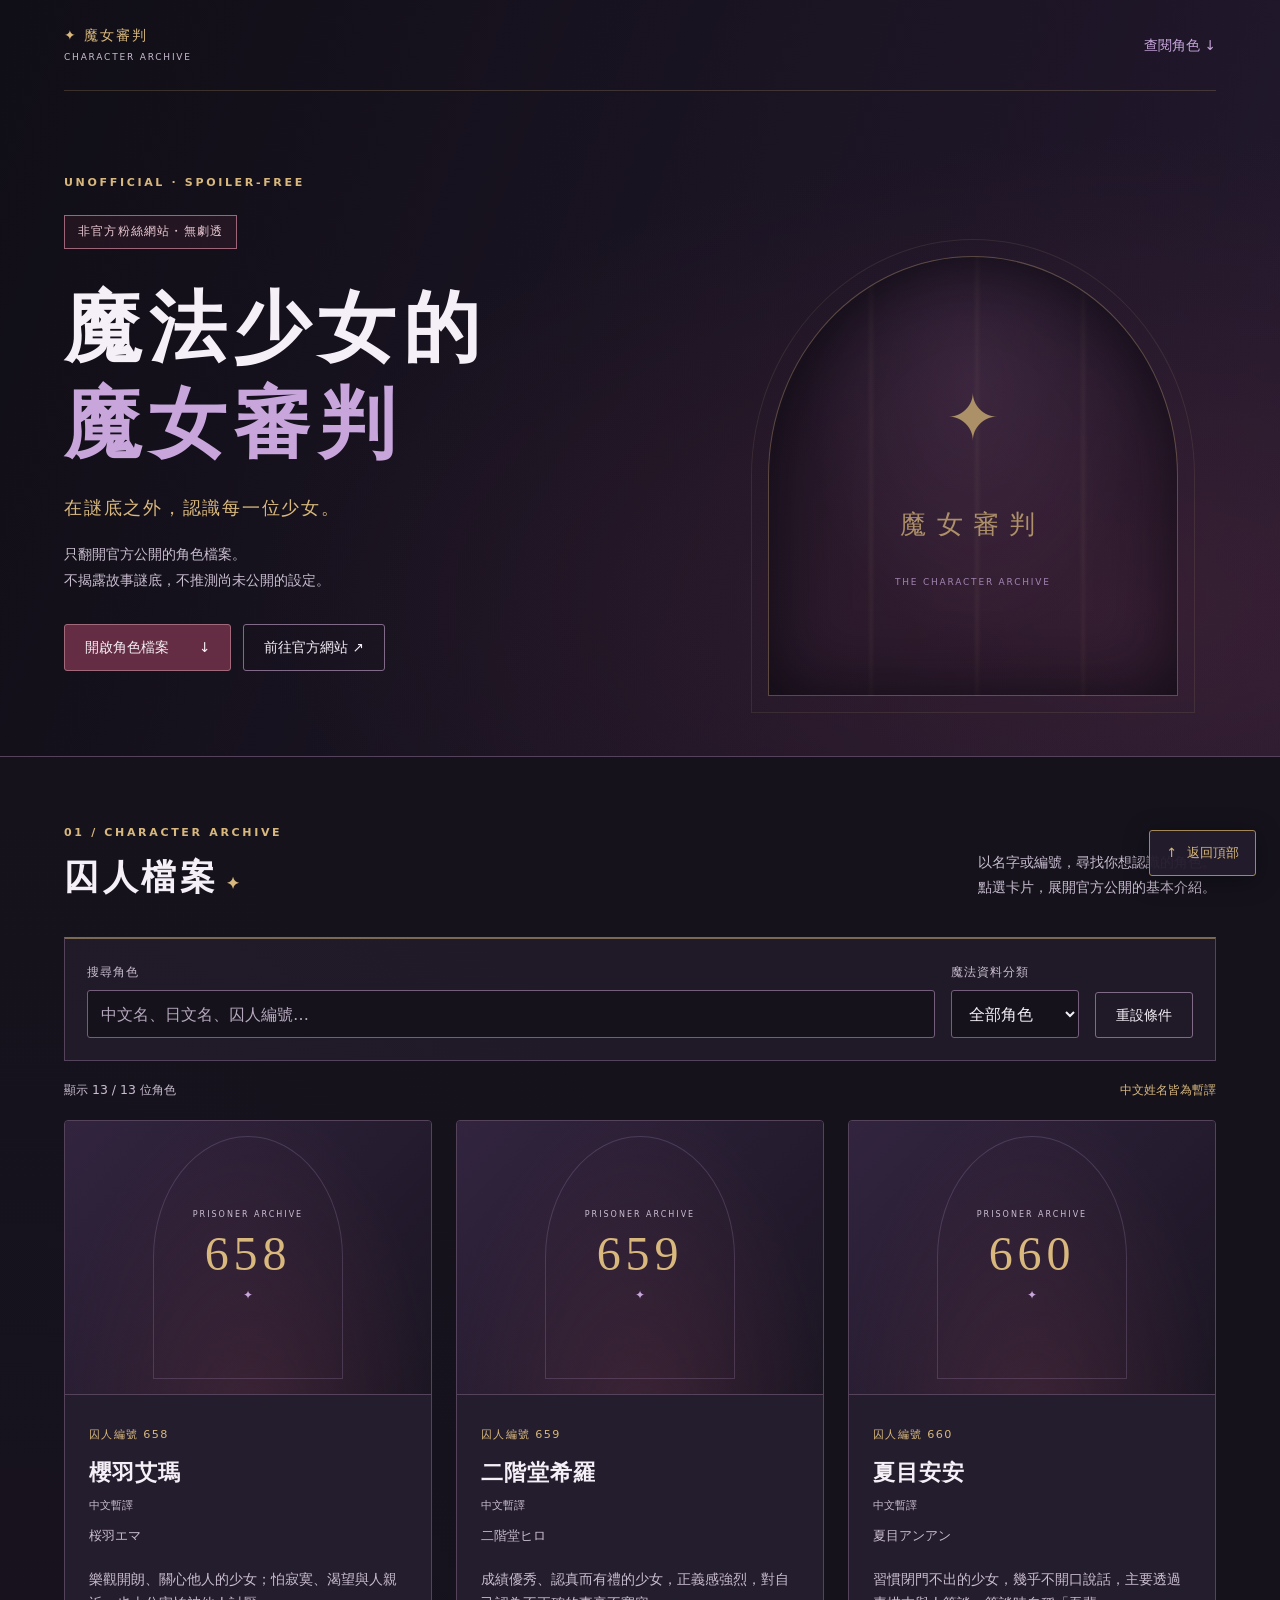
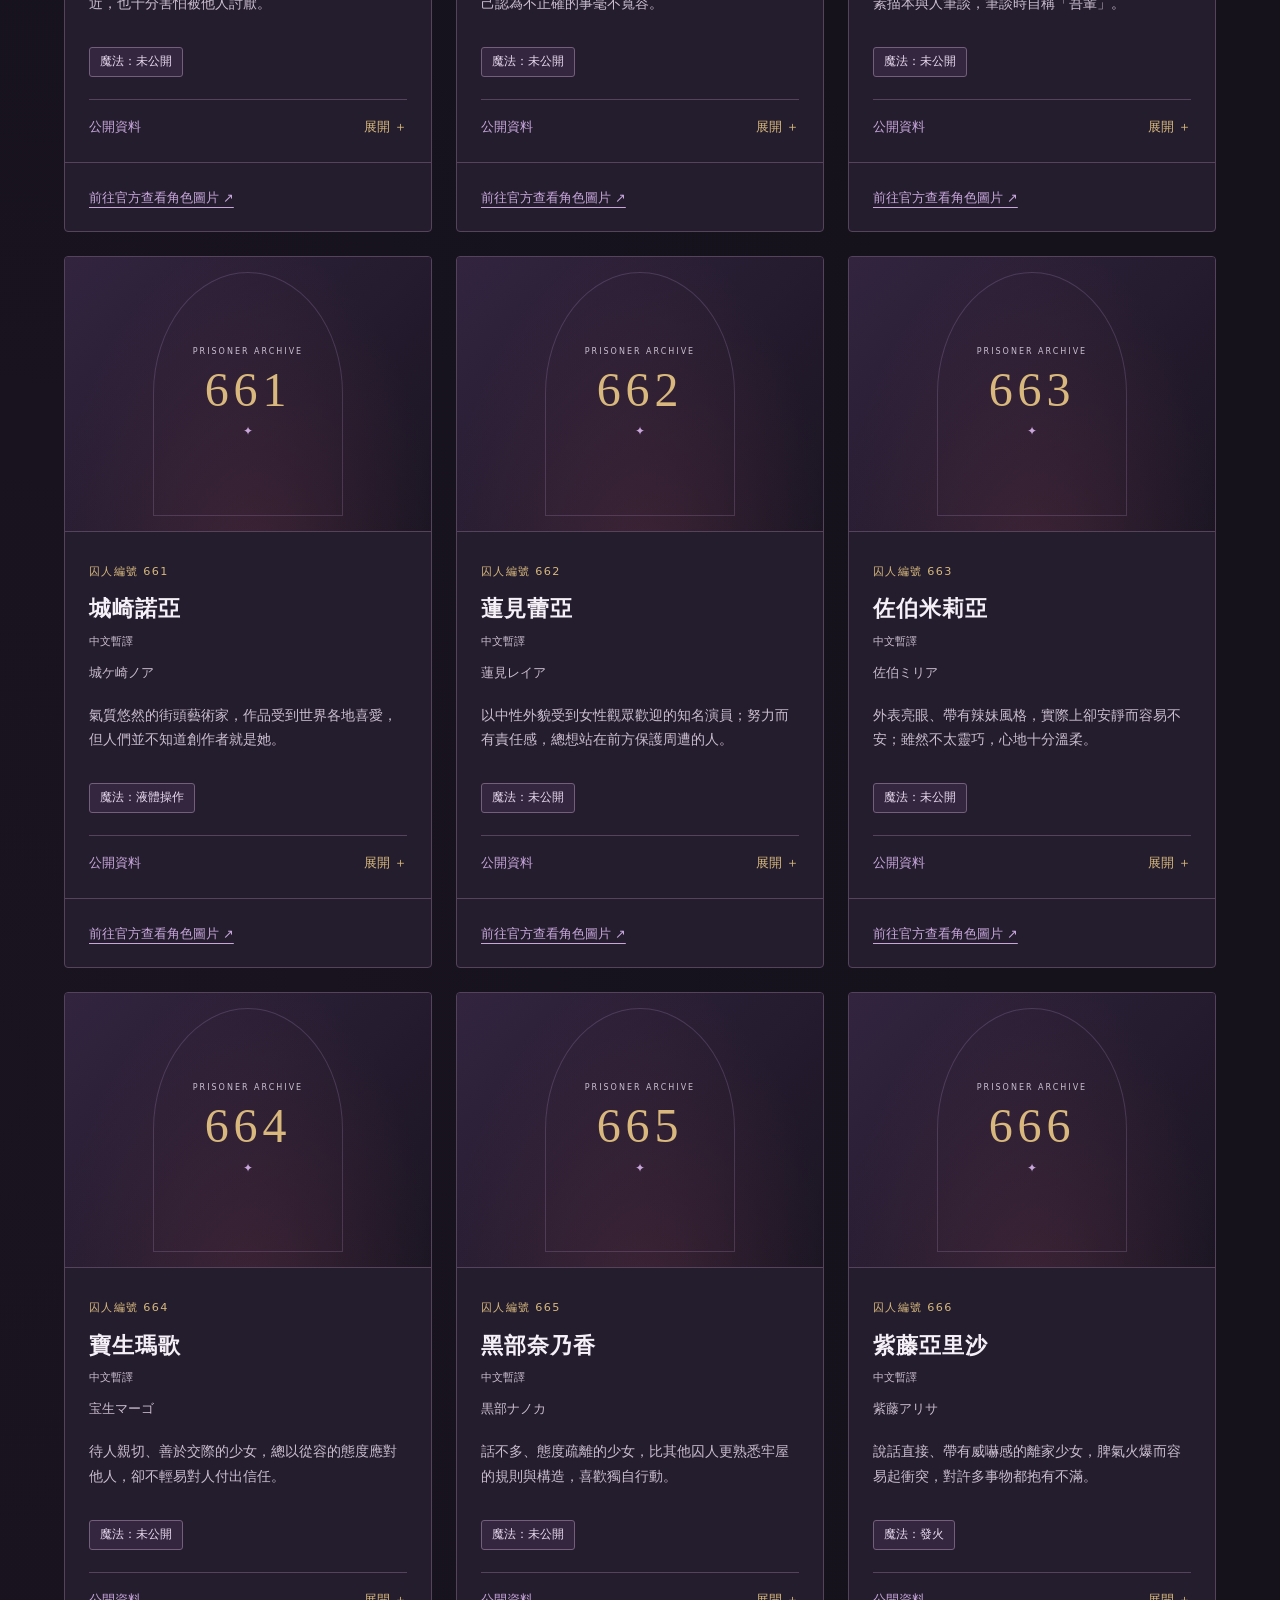
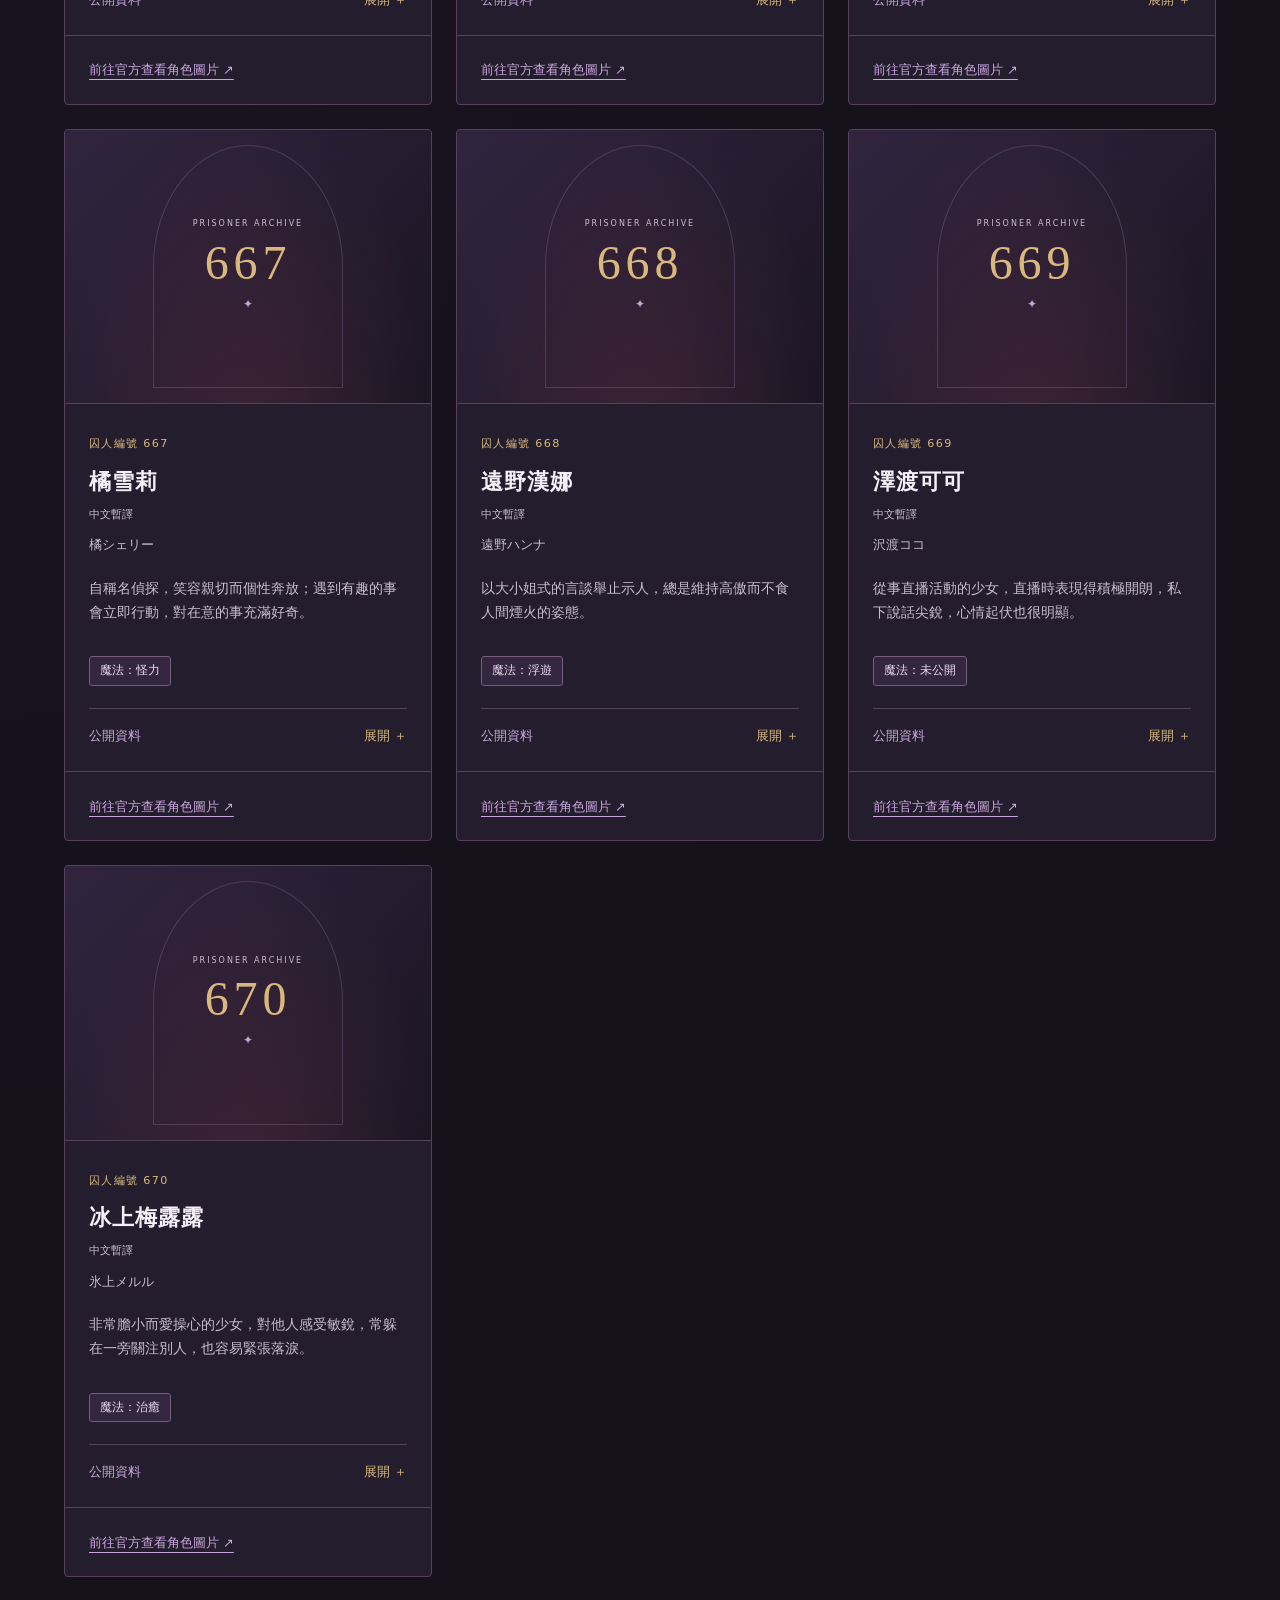
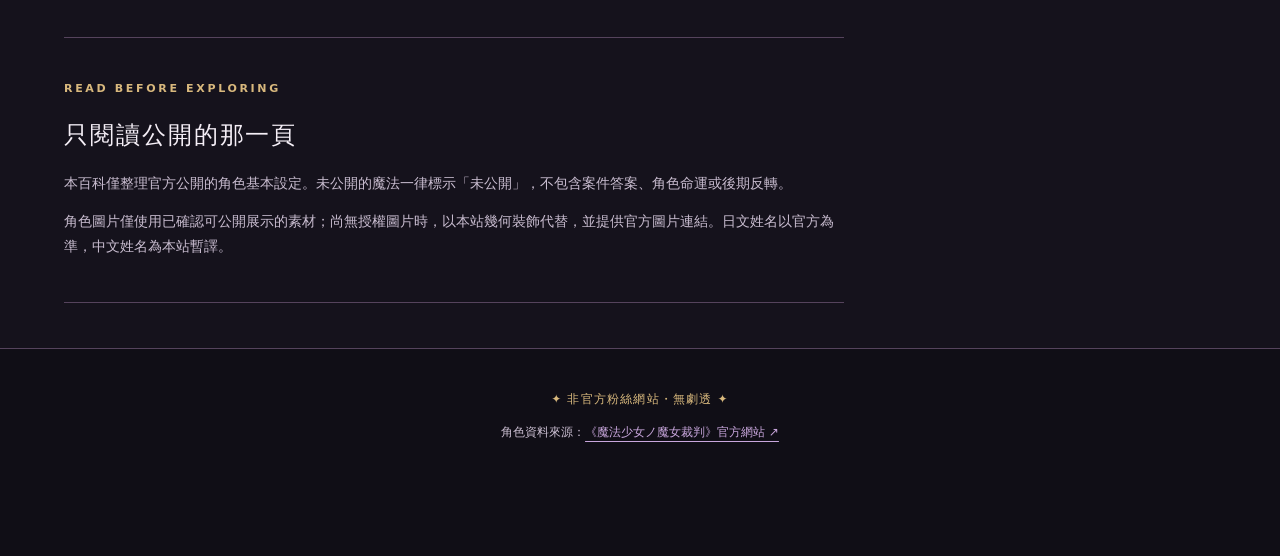
==== commit dd93601e: "Support licensed character portraits and expand verified public biographies" ====
--- a/witch-trial-wiki/index.html
+++ b/witch-trial-wiki/index.html
@@ -32,7 +32,7 @@
     <div class="list-caption"><p id="count" role="status">正在讀取檔案…</p><span>中文姓名皆為暫譯</span></div>
     <div id="cards" class="cards" aria-busy="true"><p class="state">正在載入角色資料…</p></div>
     <noscript><p class="state">請啟用 JavaScript 以載入角色搜尋與檔案。</p></noscript>
-    <section class="about" aria-labelledby="about-title"><p class="eyebrow">READ BEFORE EXPLORING</p><h2 id="about-title">只閱讀公開的那一頁</h2><p>本百科僅整理官方公開的角色基本設定。未公開的魔法一律標示「未公開」，不包含案件答案、角色命運或後期反轉。</p><p>卡片採用本站製作的文字與幾何裝飾，未使用遊戲角色圖片。日文姓名以官方為準，中文姓名為本站暫譯。</p></section>
+    <section class="about" aria-labelledby="about-title"><p class="eyebrow">READ BEFORE EXPLORING</p><h2 id="about-title">只閱讀公開的那一頁</h2><p>本百科僅整理官方公開的角色基本設定。未公開的魔法一律標示「未公開」，不包含案件答案、角色命運或後期反轉。</p><p>角色圖片僅使用已確認可公開展示的素材；尚無授權圖片時，以本站幾何裝飾代替，並提供官方圖片連結。日文姓名以官方為準，中文姓名為本站暫譯。</p></section>
   </main>
   <footer><p>✦ 非官方粉絲網站・無劇透 ✦</p><p>角色資料來源：<a href="https://manosaba.com/" target="_blank" rel="noopener noreferrer">《魔法少女ノ魔女裁判》官方網站 ↗</a></p></footer>
   <a class="back-top" href="#top" aria-label="返回頂部">↑ <span>返回頂部</span></a>
--- a/witch-trial-wiki/style.css
+++ b/witch-trial-wiki/style.css
@@ -556,3 +556,35 @@
   min-height:4.6em;
   margin:0 0 18px;
 }
+
+/* Licensed portraits are optional. Empty or broken images retain the fallback. */
+.card-top {
+  height: auto;
+  aspect-ratio: 4 / 3;
+}
+.portrait-placeholder {
+  display: flex;
+  flex-direction: column;
+  align-items: center;
+  justify-content: center;
+}
+.character-portrait {
+  position: absolute;
+  inset: 0;
+  width: 100%;
+  height: 100%;
+  object-fit: contain;
+  background: #1a1522;
+}
+.has-portrait .portrait-placeholder {
+  visibility: hidden;
+}
+.card-image-source {
+  border-top: 1px solid var(--line);
+  padding: 12px 24px;
+}
+.card-image-source a {
+  display: inline-flex;
+  align-items: center;
+  min-height: 44px;
+}
